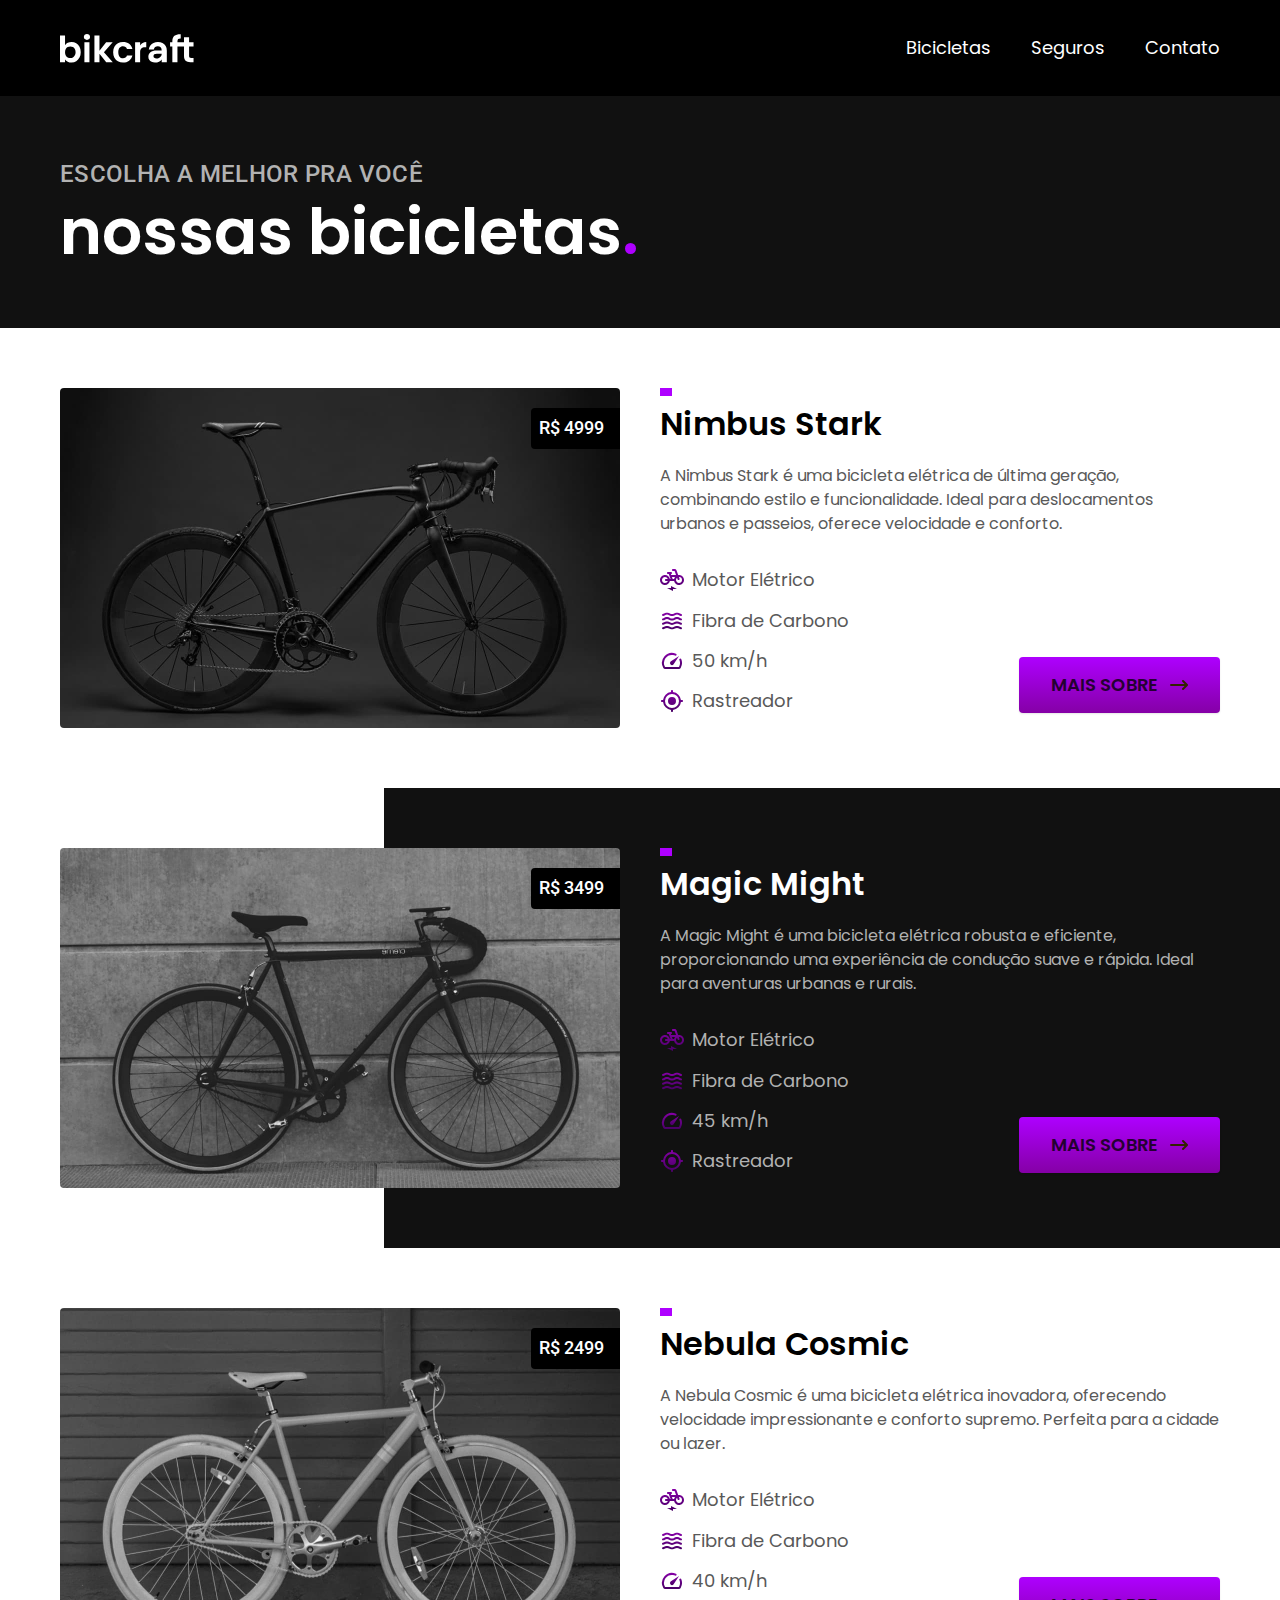
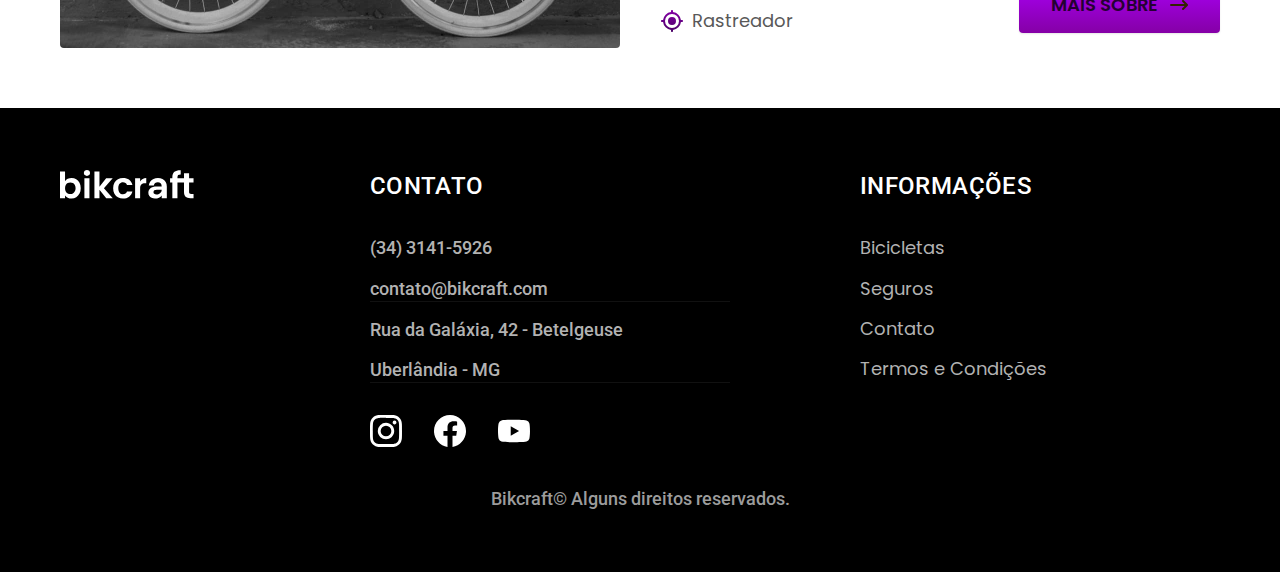
==== bikes.html @ b480c2c1 "'Bikes', 'Insurance' and 'Terms and Conditions' pages created. Some new components were created to o" ====
<!DOCTYPE html>
<html lang="en">
<head>
    <meta charset="UTF-8">
    <meta name="viewport" content="width=device-width, initial-scale=1.0">
    <meta name="description" content="Bicicletas">
    <link rel="shortcut icon" href="./img/favicon.svg" type="image/x-icon">
    <link rel="stylesheet" href="./css/style.css">
    <link rel="preconnect" href="https://fonts.googleapis.com">
    <link rel="preconnect" href="https://fonts.gstatic.com" crossorigin>
    <link href="https://fonts.googleapis.com/css2?family=Merriweather:ital,wght@0,400;1,900&family=Poppins:wght@400;600&family=Roboto:wght@400;500&display=swap" rel="stylesheet">
    <title>Bicicletas | Bikcraft</title>
</head>
<body id="bikes">
    <header class="header-bg">
        <div class="header container">
            <a href="./">
                <img src="./img/bikcraft.svg" alt="Bikcraft">
            </a>
             <nav aria-label="primaria">
                <ul class="header-menu color-00 font-1-m">
                    <li><a href="./bikes.html">Bicicletas</a></li>
                    <li><a href="./insurance.html">Seguros</a></li>
                    <li><a href="./contact.html">Contato</a></li>
                </ul>
            </nav>
        </div>
    </header>
    <main>
        <div class="title-bg">
            <div class="title container">
                <p class="font-2-l-b color-05">Escolha a melhor pra você</p>
                <h1 class="font-1-xxl color-00">nossas bicicletas<span class="color-p01">.</span></h1>
            </div>
        </div>
        <div class="bikes container">
            <div class="bikes-image">
                <img src="./img/bicicletas/nimbus.jpg" alt="bicicleta preta">
                <span class="font-2-m color-00">R$ 4999</span>
            </div>
            <div class="bikes-content">
                <h2 class="font-1-xl">Nimbus Stark</h2>
                <p class="font-2-s color-08">A Nimbus Stark é uma bicicleta elétrica de última geração, combinando estilo e funcionalidade. Ideal para deslocamentos urbanos e passeios, oferece velocidade e conforto.</p>
                <ul class="font-1-m color-08">
                    <li><img src="./img/icones/eletrica.svg" alt="">Motor Elétrico</li>
                    <li><img src="./img/icones/carbono.svg" alt="">Fibra de Carbono</li>
                    <li><img src="./img/icones/velocidade.svg" alt="">50 km/h</li>
                    <li><img src="./img/icones/rastreador.svg" alt="">Rastreador</li>
                </ul>
                <a href="./bikes/nimbus.html" class="button arrow">Mais sobre</a>
            </div>
        </div>
        <div class="bikes-bg">
            <div class="bikes container">
                <div class="bikes-image">
                    <img src="./img/bicicletas/magic.jpg" alt="bicicleta preta">
                    <span class="font-2-m color-00">R$ 3499</span>
                </div>
                <div class="bikes-content">
                    <h2 class="font-1-xl color-00">Magic Might</h2>
                    <p class="font-2-s color-05">A Magic Might é uma bicicleta elétrica robusta e eficiente, proporcionando uma experiência de condução suave e rápida. Ideal para aventuras urbanas e rurais.</p>
                    <ul class="font-1-m color-05">
                        <li><img src="./img/icones/eletrica.svg" alt="">Motor Elétrico</li>
                        <li><img src="./img/icones/carbono.svg" alt="">Fibra de Carbono</li>
                        <li><img src="./img/icones/velocidade.svg" alt="">45 km/h</li>
                        <li><img src="./img/icones/rastreador.svg" alt="">Rastreador</li>
                    </ul>
                    <a href="./bikes/magic.html" class="button arrow">Mais sobre</a>
                </div>
            </div>
        </div>
        <div class="bikes container">
            <div class="bikes-image">
                <img src="./img/bicicletas/nebula.jpg" alt="bicicleta preta">
                <span class="font-2-m color-00">R$ 2499</span>
            </div>
            <div class="bikes-content">
                <h2 class="font-1-xl">Nebula Cosmic</h2>
                <p class="font-2-s color-08">A Nebula Cosmic é uma bicicleta elétrica inovadora, oferecendo velocidade impressionante e conforto supremo. Perfeita para a cidade ou lazer.</p>
                <ul class="font-1-m color-08">
                    <li><img src="./img/icones/eletrica.svg" alt="">Motor Elétrico</li>
                    <li><img src="./img/icones/carbono.svg" alt="">Fibra de Carbono</li>
                    <li><img src="./img/icones/velocidade.svg" alt="">40 km/h</li>
                    <li><img src="./img/icones/rastreador.svg" alt="">Rastreador</li>
                </ul>
                <a href="./bikes/nebula.html" class="button arrow">Mais sobre</a>
            </div>
        </div>
    </main>
    <footer class="footer-bg">
        <div class="footer container">
            <img src="./img/bikcraft.svg" alt="Bikcraft">
            <div class="footer-contact">
                <h3 class="font-2-l-b color-00">Contato</h3>
                <ul class="font-2-m color-05">
                    <li><a href="tel:+553431415926">(34) 3141-5926</a></li>
                    <li><a href="mailto:contato@bikcraft.com">contato@bikcraft.com</a></li>
                    <li>Rua da Galáxia, 42 - Betelgeuse</li>
                    <li>Uberlândia - MG</li>
                </ul>
                <div class="footer-social">
                    <a href="./"><img src="./img/redes/instagram.svg" alt="instagram"></a>
                    <a href="./"><img src="./img/redes/facebook.svg" alt="facebook"></a>
                    <a href="./"><img src="./img/redes/youtube.svg" alt="youtube"></a>
                </div>
            </div>
            <div class="footer-info">
                <h3 class="font-2-l-b color-00">Informações</h3>
                <na>
                    <ul class="font-1-m color-05">
                        <li><a href="./bikes.html">Bicicletas</a></li>
                        <li><a href="./insurance.html">Seguros</a></li>
                        <li><a href="./contact.html">Contato</a></li>
                        <li><a href="./terms.html">Termos e Condições</a></li>
                    </ul>
                </na>
            </div>
            <p class="font-2-m color-06 footer-copy">Bikcraft&copy; Alguns direitos reservados.</p>
        </div>
    </footer>
</body>
</html>
---- css/style.css ----
/* Estilos Globais */
@import "./global/global.css";
@import "./utilities/colors.css";
@import "./utilities/typography.css";

/* Utilidades */
@import "./utilities/component.css";

/* Header */
@import "./global/header.css";

/* Home */
@import "./home/intro.css";
@import "./home/technology.css";
@import "./home/partners.css";
@import "./home/testimony.css";

/* Bikes */
@import "./bikes/list-bikes.css";
@import "./bikes/bikes.css";

/* Insurance */
@import "./insurance/insurance.css";
@import "./insurance/benefits.css";
@import "./insurance/faq.css";

/* Terms */
@import "./terms/terms.css";

/* Footer */
@import "./global/footer.css";
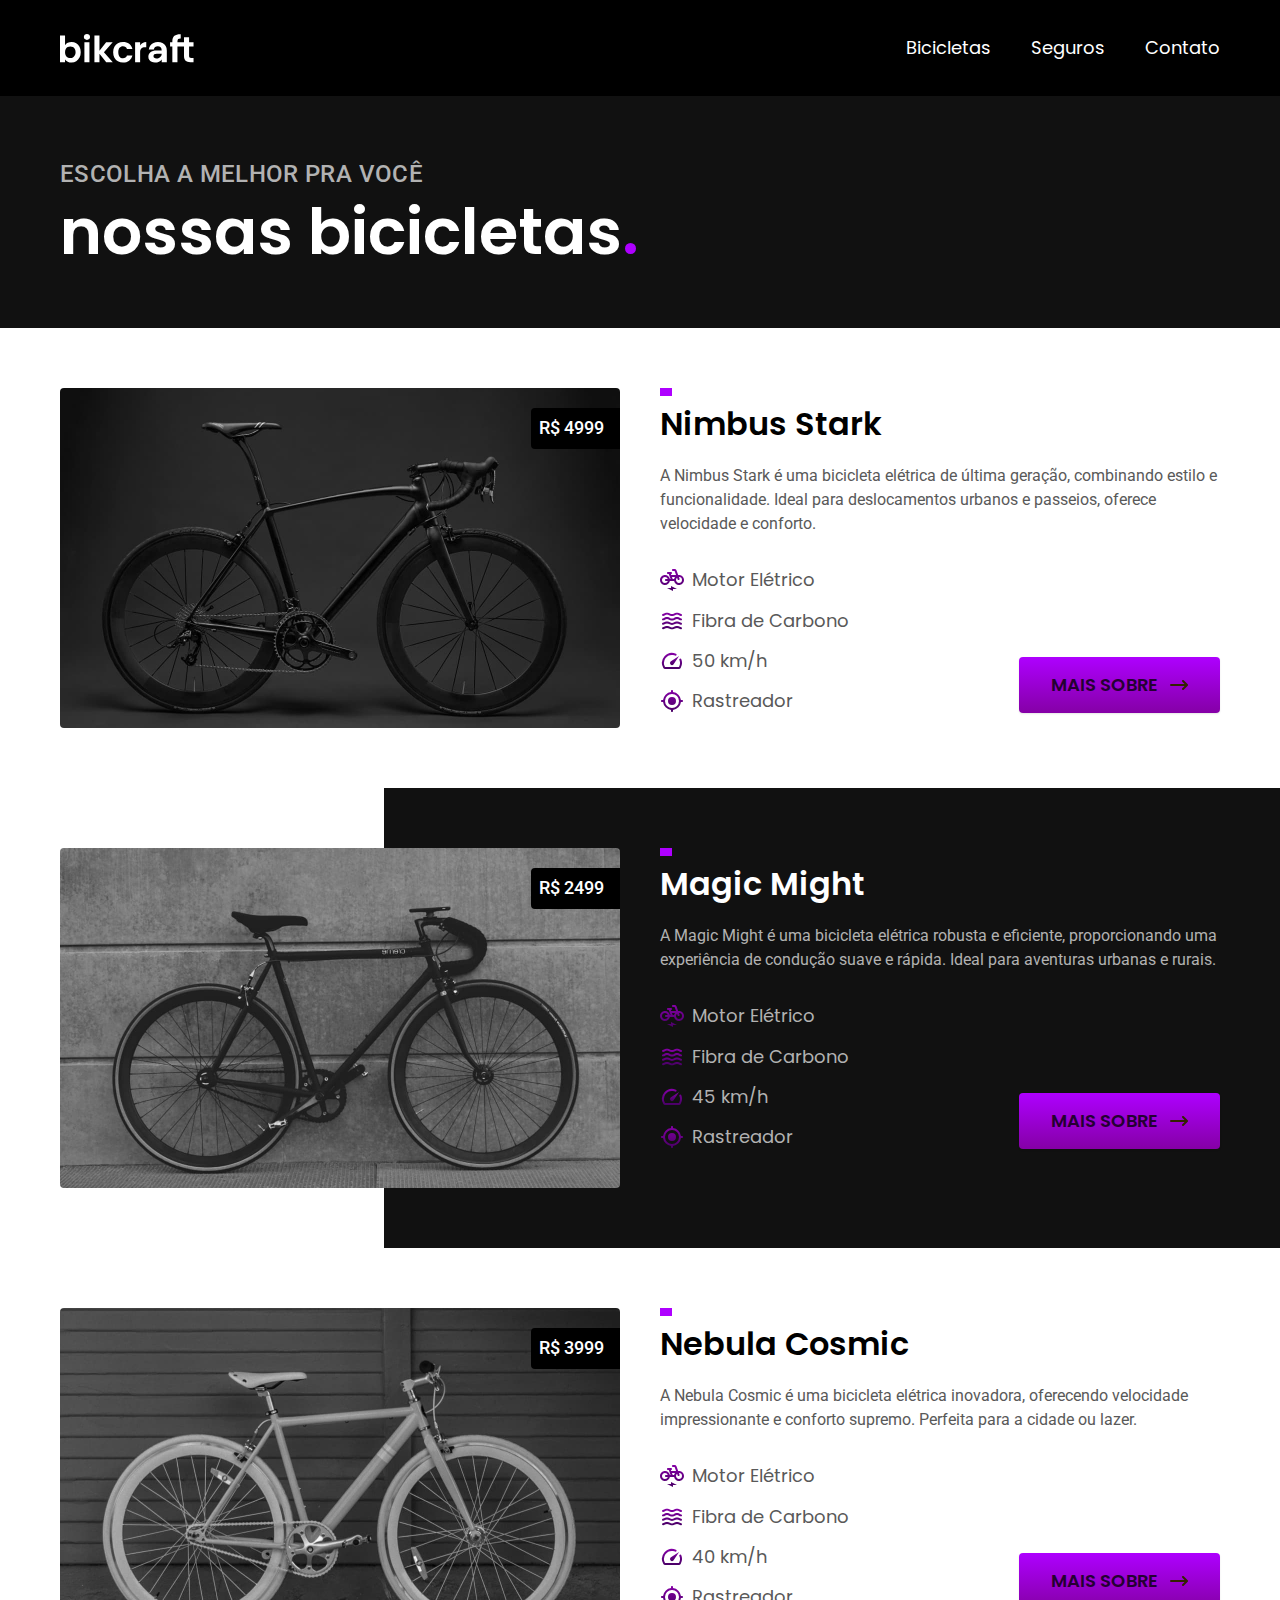
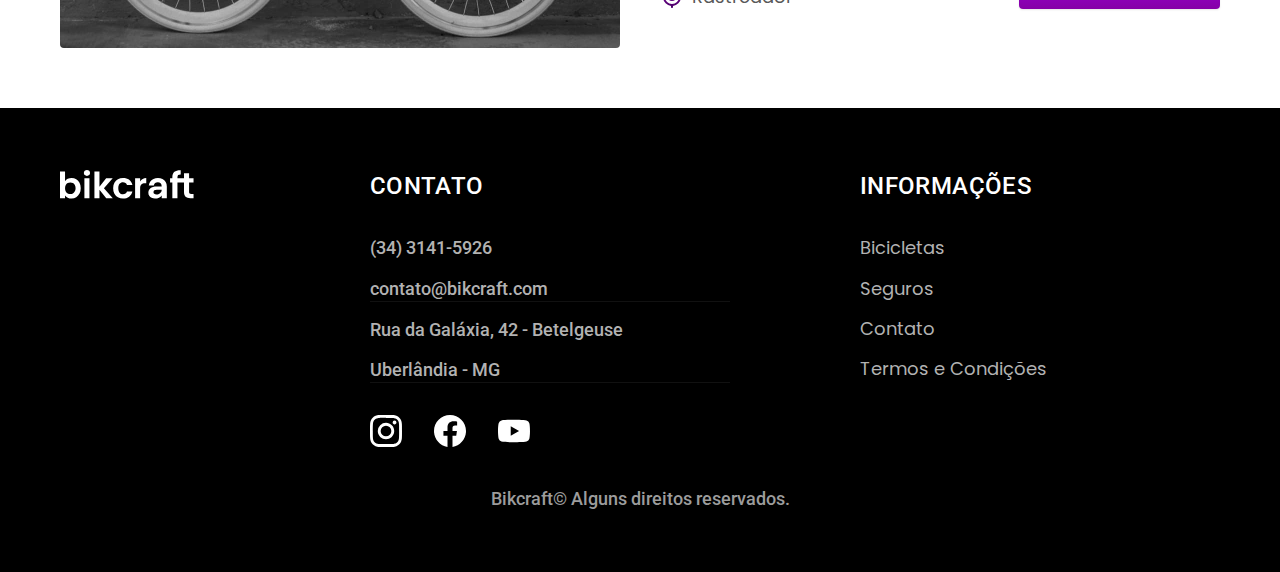
==== commit c3a467c5: "The 'Other bikes' and 'Insurance' section was created within the 'Bike' page. 'Bike' page finalized " ====
--- a/bikes.html
+++ b/bikes.html
@@ -1,5 +1,5 @@
 <!DOCTYPE html>
-<html lang="en">
+<html lang="pt-br">
 <head>
     <meta charset="UTF-8">
     <meta name="viewport" content="width=device-width, initial-scale=1.0">
@@ -14,7 +14,7 @@
 <body id="bikes">
     <header class="header-bg">
         <div class="header container">
-            <a href="./">
+            <a href="./index.html">
                 <img src="./img/bikcraft.svg" alt="Bikcraft">
             </a>
              <nav aria-label="primaria">
@@ -54,7 +54,7 @@
             <div class="bikes container">
                 <div class="bikes-image">
                     <img src="./img/bicicletas/magic.jpg" alt="bicicleta preta">
-                    <span class="font-2-m color-00">R$ 3499</span>
+                    <span class="font-2-m color-00">R$ 2499</span>
                 </div>
                 <div class="bikes-content">
                     <h2 class="font-1-xl color-00">Magic Might</h2>
@@ -72,7 +72,7 @@
         <div class="bikes container">
             <div class="bikes-image">
                 <img src="./img/bicicletas/nebula.jpg" alt="bicicleta preta">
-                <span class="font-2-m color-00">R$ 2499</span>
+                <span class="font-2-m color-00">R$ 3999</span>
             </div>
             <div class="bikes-content">
                 <h2 class="font-1-xl">Nebula Cosmic</h2>
--- a/css/style.css
+++ b/css/style.css
@@ -19,6 +19,10 @@
 @import "./bikes/list-bikes.css";
 @import "./bikes/bikes.css";
 
+/* Bikes Internal */
+@import "./bike/bike.css";
+@import "./bike/insurance.css";
+
 /* Insurance */
 @import "./insurance/insurance.css";
 @import "./insurance/benefits.css";
@@ -28,4 +32,5 @@
 @import "./terms/terms.css";
 
 /* Footer */
-@import "./global/footer.css";+@import "./global/footer.css";
+
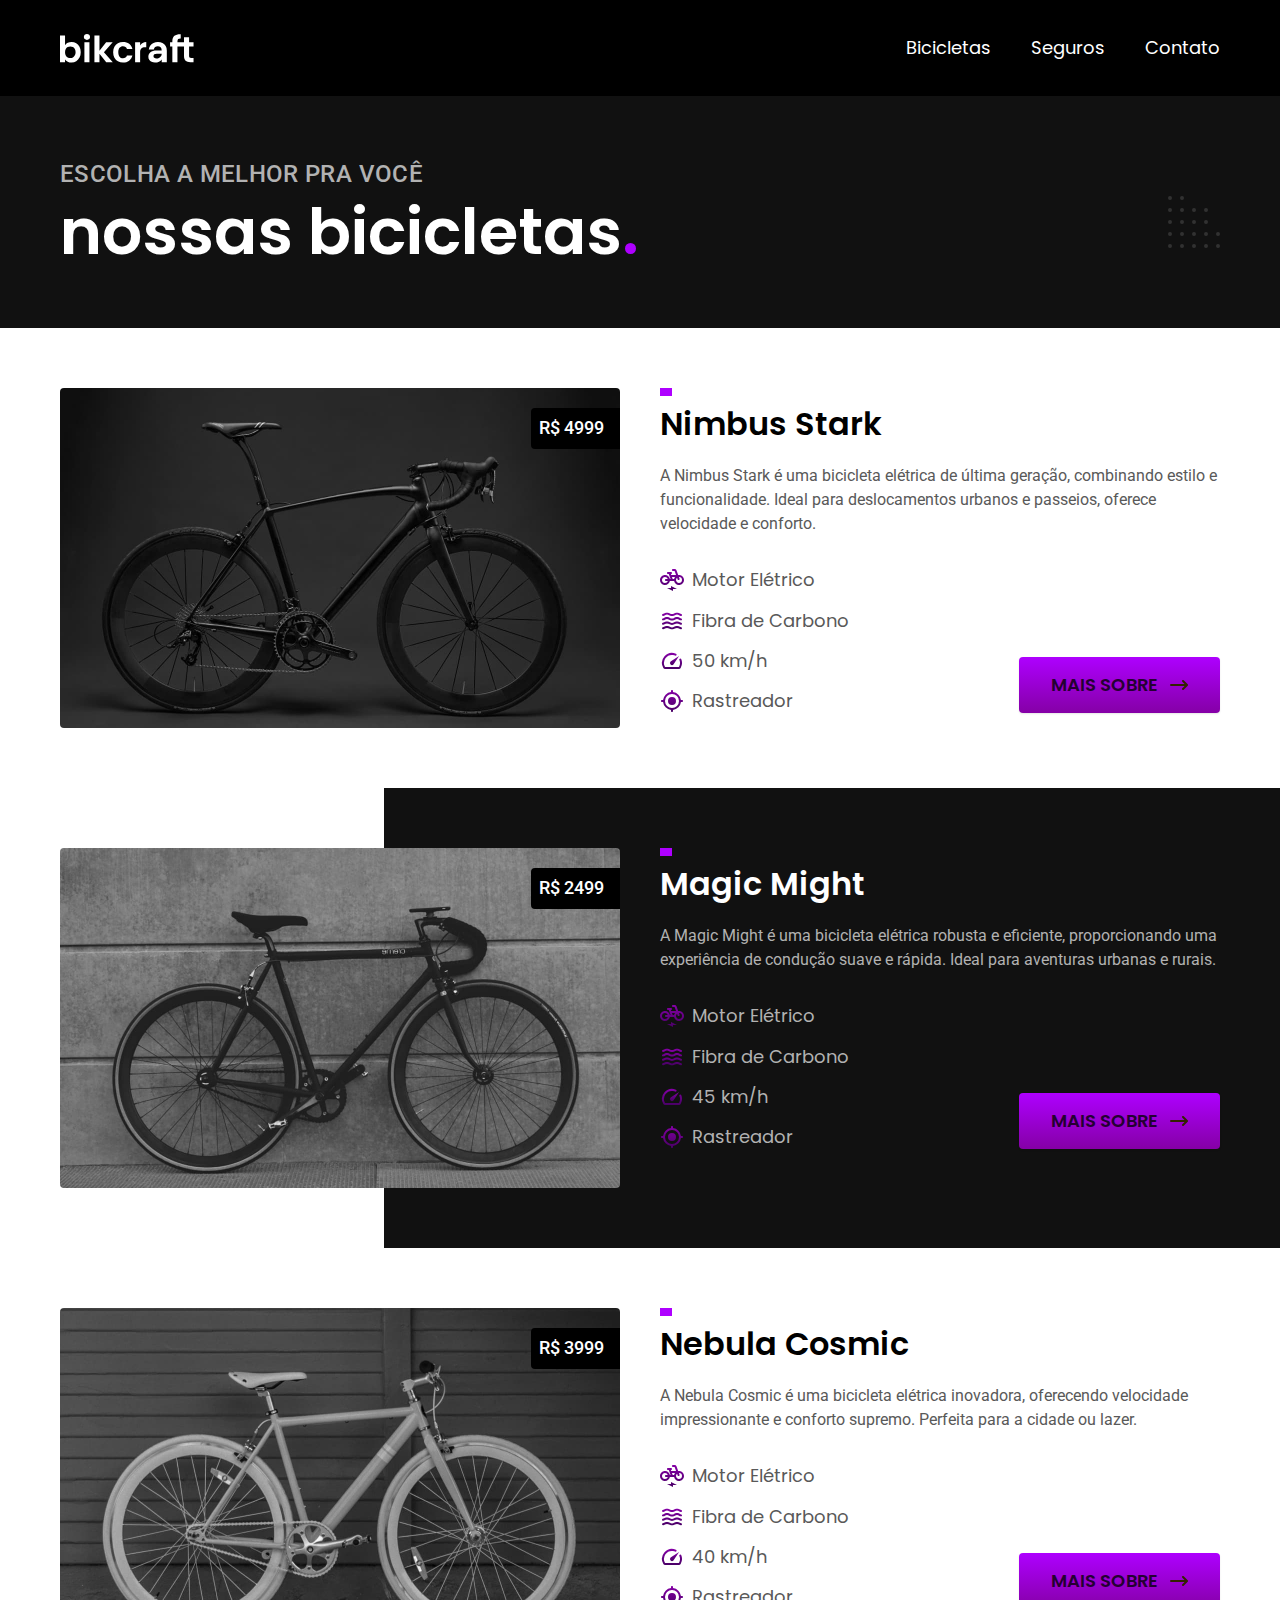
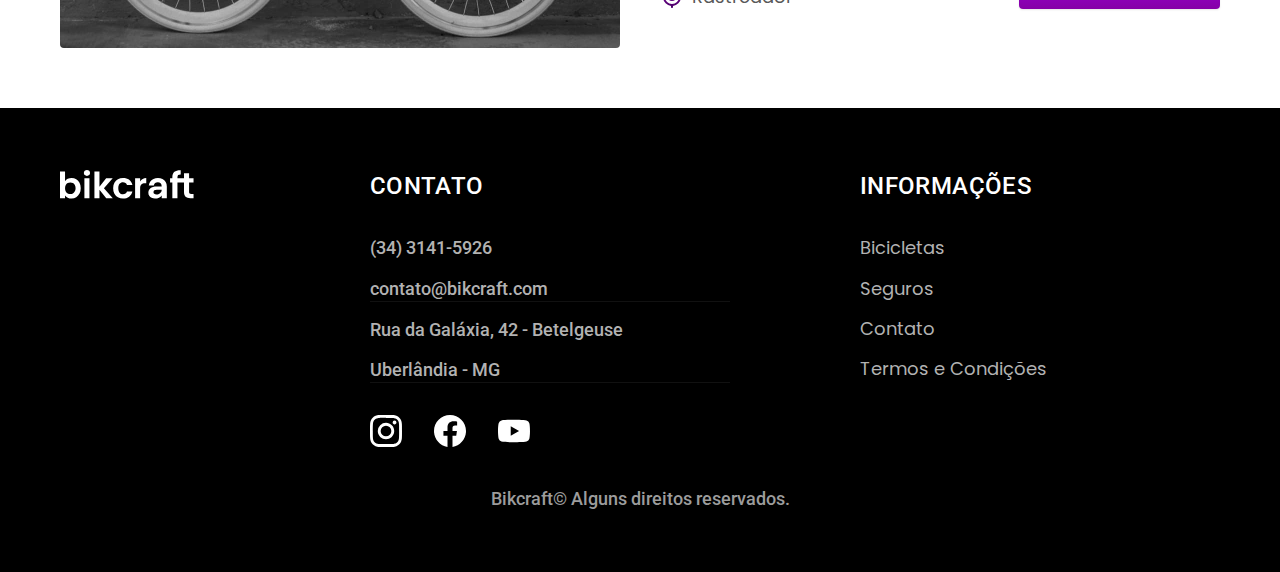
==== commit 7ec57c1c: "Finalization of the website with the necessary optimizations and creation of the quote page." ====
--- a/bikes.html
+++ b/bikes.html
@@ -5,8 +5,8 @@
     <meta name="viewport" content="width=device-width, initial-scale=1.0">
     <meta name="description" content="Bicicletas">
     <link rel="shortcut icon" href="./img/favicon.svg" type="image/x-icon">
-    <link rel="stylesheet" href="./css/style.css">
-    <link rel="preconnect" href="https://fonts.googleapis.com">
+<link rel="preload" href="./css/style.css" as="style">
+    <link rel="stylesheet" href="./css/style.css">    <link rel="preconnect" href="https://fonts.googleapis.com">
     <link rel="preconnect" href="https://fonts.gstatic.com" crossorigin>
     <link href="https://fonts.googleapis.com/css2?family=Merriweather:ital,wght@0,400;1,900&family=Poppins:wght@400;600&family=Roboto:wght@400;500&display=swap" rel="stylesheet">
     <title>Bicicletas | Bikcraft</title>
--- a/css/style.css
+++ b/css/style.css
@@ -5,6 +5,7 @@
 
 /* Utilidades */
 @import "./utilities/component.css";
+@import "./utilities/form.css";
 
 /* Header */
 @import "./global/header.css";
@@ -31,6 +32,13 @@
 /* Terms */
 @import "./terms/terms.css";
 
+/* Contact */
+@import "./contact/contact.css";
+@import "./contact/stores.css";
+
+/* Budget */
+@import "./budget/budget.css";
+
 /* Footer */
 @import "./global/footer.css";
 
--- a/css/style.css
+++ b/css/style.css
@@ -5,6 +5,7 @@
 
 /* Utilidades */
 @import "./utilities/component.css";
+@import "./utilities/form.css";
 
 /* Header */
 @import "./global/header.css";
@@ -31,6 +32,13 @@
 /* Terms */
 @import "./terms/terms.css";
 
+/* Contact */
+@import "./contact/contact.css";
+@import "./contact/stores.css";
+
+/* Budget */
+@import "./budget/budget.css";
+
 /* Footer */
 @import "./global/footer.css";
 
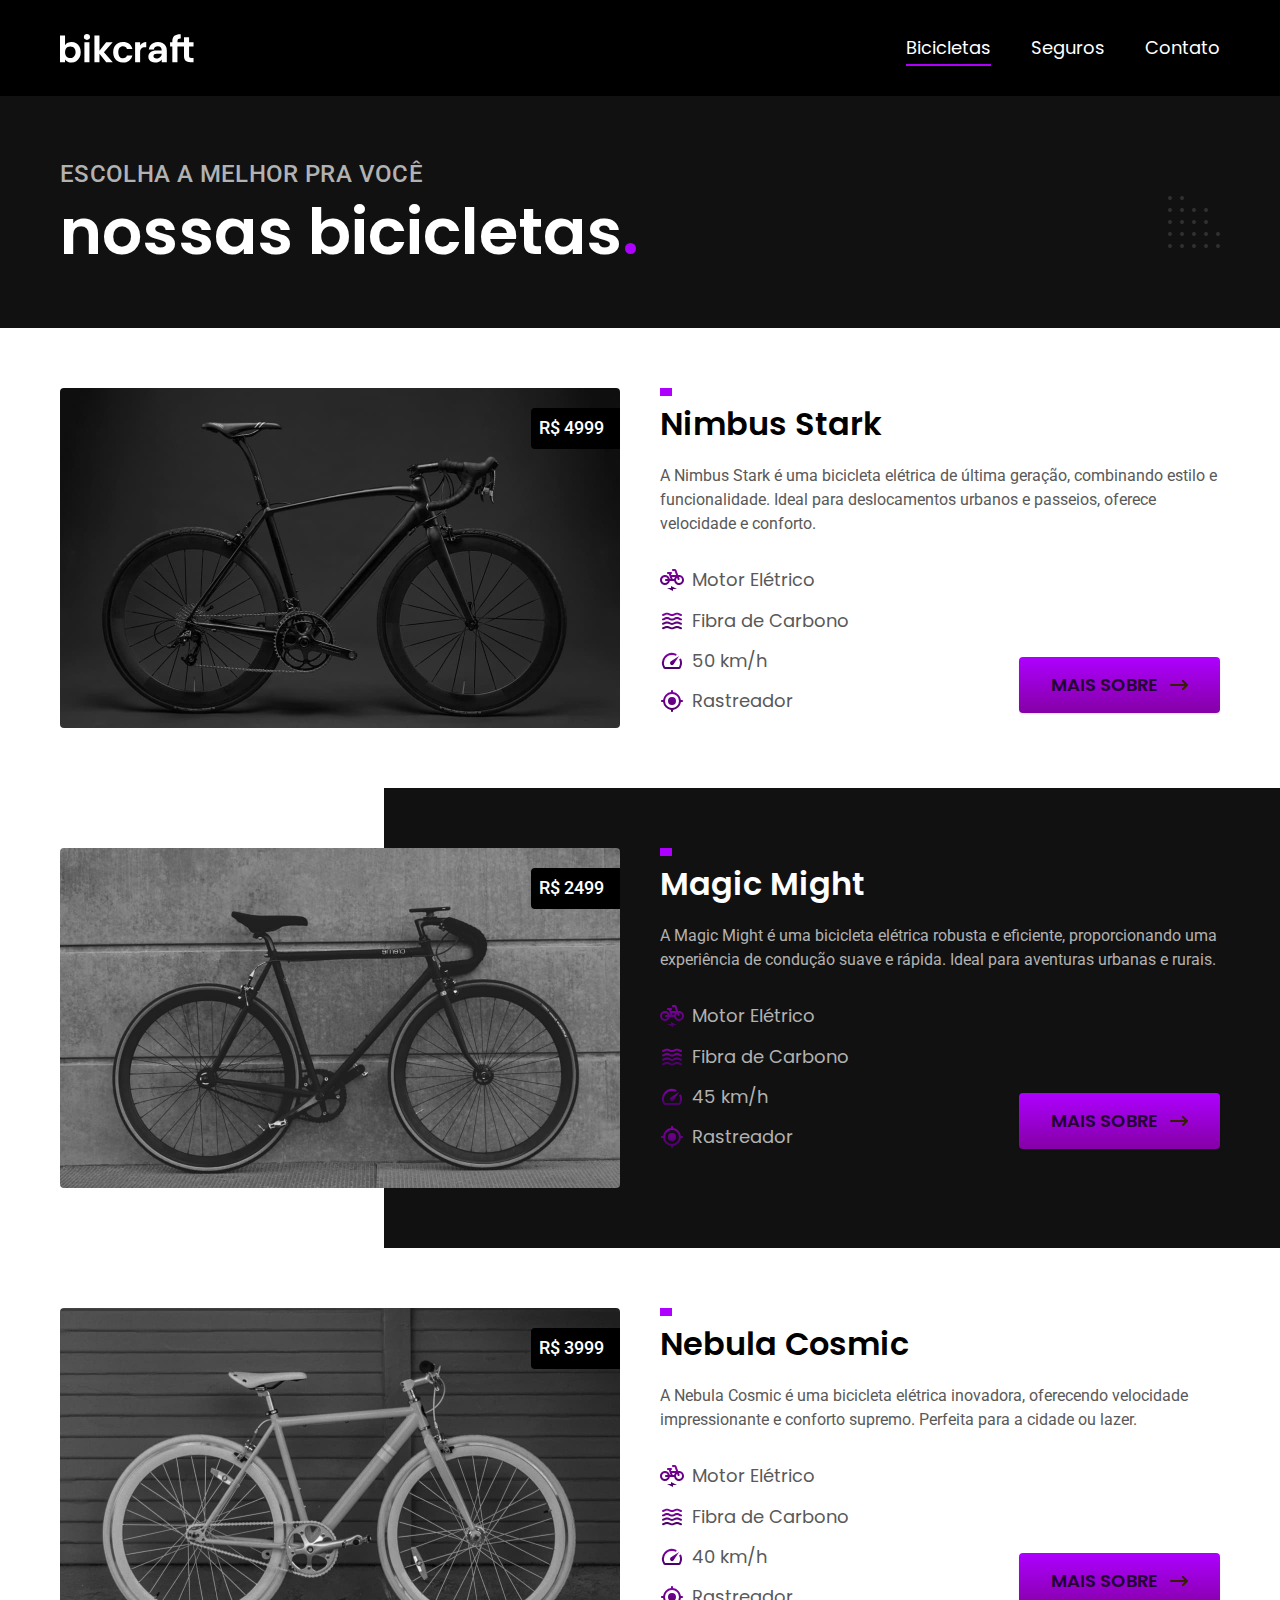
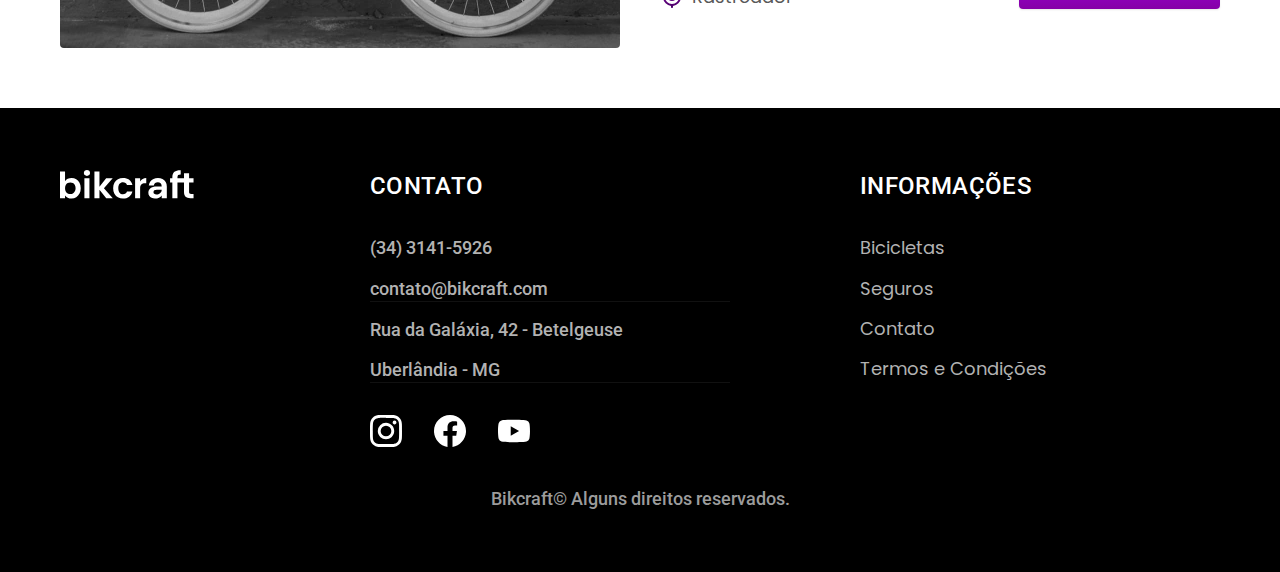
==== commit a2a31442: "Creation of scripts that relate to each link in the header, creating a specific style, optimizing UR" ====
--- a/bikes.html
+++ b/bikes.html
@@ -5,7 +5,7 @@
     <meta name="viewport" content="width=device-width, initial-scale=1.0">
     <meta name="description" content="Bicicletas">
     <link rel="shortcut icon" href="./img/favicon.svg" type="image/x-icon">
-<link rel="preload" href="./css/style.css" as="style">
+    <link rel="preload" href="./css/style.css" as="style">
     <link rel="stylesheet" href="./css/style.css">    <link rel="preconnect" href="https://fonts.googleapis.com">
     <link rel="preconnect" href="https://fonts.gstatic.com" crossorigin>
     <link href="https://fonts.googleapis.com/css2?family=Merriweather:ital,wght@0,400;1,900&family=Poppins:wght@400;600&family=Roboto:wght@400;500&display=swap" rel="stylesheet">
@@ -15,7 +15,7 @@
     <header class="header-bg">
         <div class="header container">
             <a href="./index.html">
-                <img src="./img/bikcraft.svg" alt="Bikcraft">
+                <img src="./img/bikcraft.svg" alt="Bikcraft" width="136" height="32">
             </a>
              <nav aria-label="primaria">
                 <ul class="header-menu color-00 font-1-m">
@@ -35,17 +35,17 @@
         </div>
         <div class="bikes container">
             <div class="bikes-image">
-                <img src="./img/bicicletas/nimbus.jpg" alt="bicicleta preta">
+                <img src="./img/bicicletas/nimbus.jpg" alt="bicicleta preta" width="1120" height="680">
                 <span class="font-2-m color-00">R$ 4999</span>
             </div>
             <div class="bikes-content">
                 <h2 class="font-1-xl">Nimbus Stark</h2>
                 <p class="font-2-s color-08">A Nimbus Stark é uma bicicleta elétrica de última geração, combinando estilo e funcionalidade. Ideal para deslocamentos urbanos e passeios, oferece velocidade e conforto.</p>
                 <ul class="font-1-m color-08">
-                    <li><img src="./img/icones/eletrica.svg" alt="">Motor Elétrico</li>
-                    <li><img src="./img/icones/carbono.svg" alt="">Fibra de Carbono</li>
-                    <li><img src="./img/icones/velocidade.svg" alt="">50 km/h</li>
-                    <li><img src="./img/icones/rastreador.svg" alt="">Rastreador</li>
+                    <li><img src="./img/icones/eletrica.svg" alt="" width="24" height="24">Motor Elétrico</li>
+                    <li><img src="./img/icones/carbono.svg" alt="" width="24" height="24">Fibra de Carbono</li>
+                    <li><img src="./img/icones/velocidade.svg" alt="" width="24" height="24">50 km/h</li>
+                    <li><img src="./img/icones/rastreador.svg" alt="" width="24" height="24">Rastreador</li>
                 </ul>
                 <a href="./bikes/nimbus.html" class="button arrow">Mais sobre</a>
             </div>
@@ -53,17 +53,17 @@
         <div class="bikes-bg">
             <div class="bikes container">
                 <div class="bikes-image">
-                    <img src="./img/bicicletas/magic.jpg" alt="bicicleta preta">
+                    <img src="./img/bicicletas/magic.jpg" alt="bicicleta preta" width="1120" height="680">
                     <span class="font-2-m color-00">R$ 2499</span>
                 </div>
                 <div class="bikes-content">
                     <h2 class="font-1-xl color-00">Magic Might</h2>
                     <p class="font-2-s color-05">A Magic Might é uma bicicleta elétrica robusta e eficiente, proporcionando uma experiência de condução suave e rápida. Ideal para aventuras urbanas e rurais.</p>
                     <ul class="font-1-m color-05">
-                        <li><img src="./img/icones/eletrica.svg" alt="">Motor Elétrico</li>
-                        <li><img src="./img/icones/carbono.svg" alt="">Fibra de Carbono</li>
-                        <li><img src="./img/icones/velocidade.svg" alt="">45 km/h</li>
-                        <li><img src="./img/icones/rastreador.svg" alt="">Rastreador</li>
+                        <li><img src="./img/icones/eletrica.svg" alt="" width="24" height="24">Motor Elétrico</li>
+                        <li><img src="./img/icones/carbono.svg" alt="" width="24" height="24">Fibra de Carbono</li>
+                        <li><img src="./img/icones/velocidade.svg" alt="" width="24" height="24">45 km/h</li>
+                        <li><img src="./img/icones/rastreador.svg" alt="" width="24" height="24">Rastreador</li>
                     </ul>
                     <a href="./bikes/magic.html" class="button arrow">Mais sobre</a>
                 </div>
@@ -71,17 +71,17 @@
         </div>
         <div class="bikes container">
             <div class="bikes-image">
-                <img src="./img/bicicletas/nebula.jpg" alt="bicicleta preta">
+                <img src="./img/bicicletas/nebula.jpg" alt="bicicleta preta" width="1120" height="680">
                 <span class="font-2-m color-00">R$ 3999</span>
             </div>
             <div class="bikes-content">
                 <h2 class="font-1-xl">Nebula Cosmic</h2>
                 <p class="font-2-s color-08">A Nebula Cosmic é uma bicicleta elétrica inovadora, oferecendo velocidade impressionante e conforto supremo. Perfeita para a cidade ou lazer.</p>
                 <ul class="font-1-m color-08">
-                    <li><img src="./img/icones/eletrica.svg" alt="">Motor Elétrico</li>
-                    <li><img src="./img/icones/carbono.svg" alt="">Fibra de Carbono</li>
-                    <li><img src="./img/icones/velocidade.svg" alt="">40 km/h</li>
-                    <li><img src="./img/icones/rastreador.svg" alt="">Rastreador</li>
+                    <li><img src="./img/icones/eletrica.svg" alt="" width="24" height="24">Motor Elétrico</li>
+                    <li><img src="./img/icones/carbono.svg" alt="" width="24" height="24">Fibra de Carbono</li>
+                    <li><img src="./img/icones/velocidade.svg" alt="" width="24" height="24">40 km/h</li>
+                    <li><img src="./img/icones/rastreador.svg" alt="" width="24" height="24">Rastreador</li>
                 </ul>
                 <a href="./bikes/nebula.html" class="button arrow">Mais sobre</a>
             </div>
@@ -89,7 +89,7 @@
     </main>
     <footer class="footer-bg">
         <div class="footer container">
-            <img src="./img/bikcraft.svg" alt="Bikcraft">
+            <img src="./img/bikcraft.svg" alt="Bikcraft" width="136" height="32">
             <div class="footer-contact">
                 <h3 class="font-2-l-b color-00">Contato</h3>
                 <ul class="font-2-m color-05">
@@ -99,9 +99,9 @@
                     <li>Uberlândia - MG</li>
                 </ul>
                 <div class="footer-social">
-                    <a href="./"><img src="./img/redes/instagram.svg" alt="instagram"></a>
-                    <a href="./"><img src="./img/redes/facebook.svg" alt="facebook"></a>
-                    <a href="./"><img src="./img/redes/youtube.svg" alt="youtube"></a>
+                    <a href="./"><img src="./img/redes/instagram.svg" alt="instagram" width="32" height="32"></a>
+                    <a href="./"><img src="./img/redes/facebook.svg" alt="facebook" width="32" height="32"></a>
+                    <a href="./"><img src="./img/redes/youtube.svg" alt="youtube" width="32" height="32"></a>
                 </div>
             </div>
             <div class="footer-info">
@@ -118,5 +118,6 @@
             <p class="font-2-m color-06 footer-copy">Bikcraft&copy; Alguns direitos reservados.</p>
         </div>
     </footer>
+    <script src="./js/script.js"></script>
 </body>
 </html>